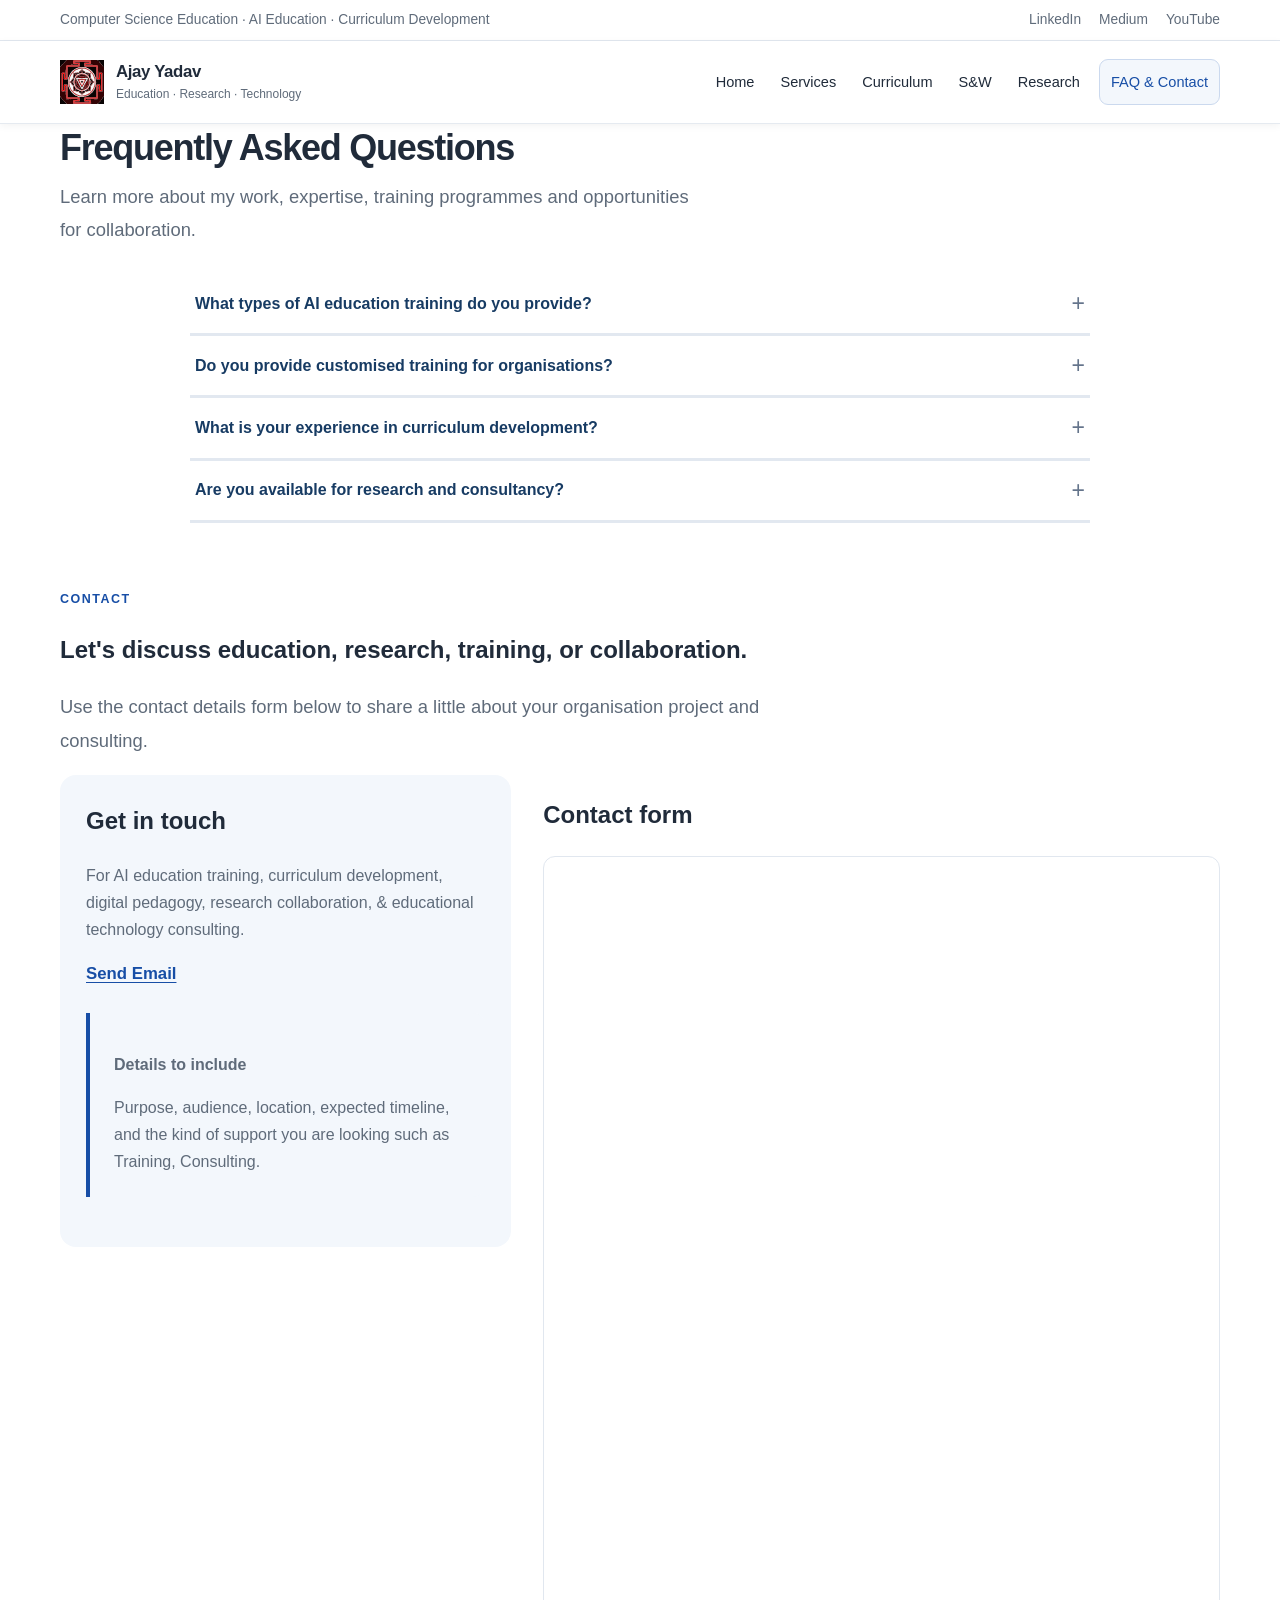
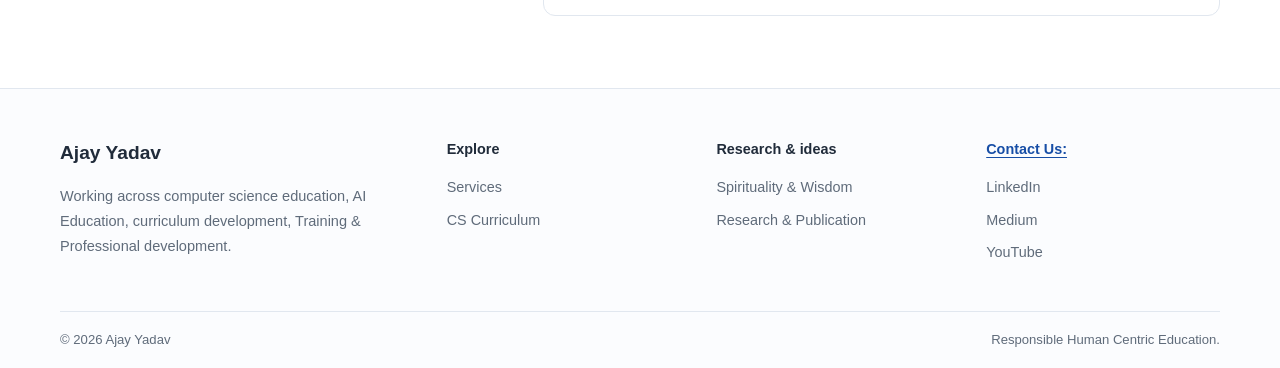
==== contact.html @ 027f94f0 "Files added several" ====
<!doctype html>
<html lang="en">
  <head>
    <meta charset="utf-8" />
    <meta name="viewport" content="width=device-width, initial-scale=1" />
    <meta
      name="description"
      content="Ajay Yadav works across computer science education, AI education, curriculum development, research, and educational technology."
    />
    <meta name="theme-color" content="#ffffff" />
    <link rel="icon" href="assets/images/favicon.ico" sizes="any" />
    <link rel="icon" href="assets/images/favicon.svg" type="image/svg+xml" />
    <link rel="apple-touch-icon" href="assets/images/favicon.svg" />
    <link rel="stylesheet" href="assets/css/style.css" />
    <script src="assets/js/main.js" defer></script>
    <title>Contact | Ajay Yadav</title>
  </head>

  <body>
    <div id="site-header"></div>
    <main id="main-content">
      <section class="section faq-section">
        <div class="container">
          <div class="section-heading">
            <div>
              <h2>Frequently Asked Questions</h2>
              <p class="lead">
                Learn more about my work, expertise, training programmes and
                opportunities for collaboration.
              </p>
            </div>
          </div>

          <div class="faq-list">
            <details class="faq-item">
              <summary>
                What types of AI education training do you provide?
              </summary>
              <div class="faq-answer">
                <p>
                  I provide practical AI education training for teachers,
                  university faculty and education professionals. Topics include
                  generative AI, prompt design, AI-supported teaching,
                  verification, privacy and responsible AI use.
                </p>
              </div>
            </details>

            <details class="faq-item">
              <summary>
                Do you provide customised training for organisations?
              </summary>
              <div class="faq-answer">
                <p>
                  Yes. Training programmes can be designed according to the
                  organisation's objectives, participants' backgrounds and
                  professional development requirements.
                </p>
              </div>
            </details>

            <details class="faq-item">
              <summary>
                What is your experience in curriculum development?
              </summary>
              <div class="faq-answer">
                <p>
                  My work includes Computer Science curriculum research,
                  curriculum development, and contributions to coding and AI
                  education initiatives for school-level learning.
                </p>
              </div>
            </details>

            <details class="faq-item">
              <summary>Are you available for research and consultancy?</summary>
              <div class="faq-answer">
                <p>
                  I welcome opportunities for educational research, curriculum
                  development, AI education consultancy, teacher training and
                  institutional collaboration.
                </p>
              </div>
            </details>
          </div>
        </div>
      </section>

      <section class="section">
        <div class="container">
          <p class="eyebrow" id="contactme">Contact</p>
          <h2>
            Let's discuss education, research, training, or collaboration.
          </h2>
          <p class="lead">
            Use the contact details form below to share a little about your
            organisation project and consulting.
          </p>
        </div>

        <div class="container contact-layout">
          <aside class="contact-panel">
            <h2>Get in touch</h2>
            <p>
              For AI education training, curriculum development, digital
              pedagogy, research collaboration, & educational technology
              consulting.
            </p>
            <p class="contact-email">
              <a href="mailto:ajayyadav.mit@gmail.com">Send Email</a>
            </p>

            <div class="callout">
              <p><strong> Details to include</strong></p>
              <p>
                Purpose, audience, location, expected timeline, and the kind of
                support you are looking such as Training, Consulting.
              </p>
            </div>
          </aside>

          <div>
            <h1>Contact form</h1>

            <iframe
              class="form-frame"
              src="https://forms.gle/PatTnUdvyzjdCPbGA"
              title="Contact Ajay Yadav Google Form"
              loading="lazy"
            ></iframe>
          </div>
        </div>
      </section>
    </main>
    <div id="site-footer"></div>
  </body>
</html>
---- assets/css/style.css ----
/* Ajay Yadav website: clean white theme, reusable across all pages. */
:root {
    --ink: #202b3a;
    --muted: #5f6b7a;
    --blue: #174ea6;
    --blue-dark: #123b78;
    --pale: #f3f7fc;
    --line: #e1e7ef;
    --white: #fff;
    --radius: 16px;
    --shadow: 0 10px 30px rgba(24, 45, 77, .07);
    --max: 1160px
}

* {
    box-sizing: border-box
}

html {
    scroll-behavior: smooth;
    scroll-padding-top: 100px
}

body {
    margin: 0;
    background: var(--white);
    color: var(--ink);
    font-family: Inter, -apple-system, BlinkMacSystemFont, "Segoe UI", Roboto, Arial, sans-serif;
    font-size: 16px;
    line-height: 1.7
}

img {
    max-width: 100%;
    display: block
}

a {
    color: var(--blue);
    text-underline-offset: 3px
}

a:hover {
    color: var(--blue-dark)
}

button,
input,
textarea {
    font: inherit
}

.container {
    width: min(var(--max), calc(100% - 40px));
    margin-inline: auto
}

.skip-link {
    position: absolute;
    left: -9999px;
    top: 8px;
    background: #fff;
    padding: 10px;
    z-index: 100
}

.skip-link:focus {
    left: 8px
}

.sr-only {
    position: absolute;
    width: 1px;
    height: 1px;
    padding: 0;
    margin: -1px;
    overflow: hidden;
    clip: rect(0, 0, 0, 0);
    white-space: nowrap;
    border: 0
}

.topbar {
    border-bottom: 1px solid var(--line);
    background: #fff;
    font-size: .86rem;
    color: var(--muted)
}

.topbar-inner {
    display: flex;
    justify-content: space-between;
    align-items: center;
    gap: 16px;
    min-height: 40px
}

.social-links {
    display: flex;
    gap: 18px;
    flex-wrap: wrap
}

.social-links a {
    color: var(--muted);
    text-decoration: none
}

.social-links a:hover {
    color: var(--blue)
}


.site-header {
    position: -webkit-sticky;
    position: sticky;
    top: 0;
    z-index: 9999;
    background: #ffffff;
    border-bottom: 1px solid #e5eaf0;
    box-shadow: 0 2px 8px rgba(0, 0, 0, 0.05);
}


.header-inner {
    display: flex;
    align-items: center;
    justify-content: space-between;
    gap: 28px;
    min-height: 82px
}

.brand {
    display: flex;
    align-items: center;
    gap: 12px;
    text-decoration: none;
    color: var(--ink);
    flex-shrink: 0
}

.brand-logo {
    width: 44px;
    height: 44px
}

.brand-text {
    display: grid;
    line-height: 1.25
}

.brand-text strong {
    font-size: 1.05rem;
    letter-spacing: -.02em
}

.brand-text small {
    color: var(--muted);
    font-size: .75rem;
    margin-top: 4px
}

.primary-navigation {
    display: flex;
    align-items: center;
    gap: 4px
}

.primary-navigation>a,
.dropdown-toggle {
    display: inline-flex;
    align-items: center;
    gap: 6px;
    padding: 10px 11px;
    border: 0;
    border-radius: 9px;
    background: transparent;
    color: var(--ink);
    text-decoration: none;
    font-size: .91rem;
    cursor: pointer;
    white-space: nowrap
}

.primary-navigation>a:hover,
.dropdown-toggle:hover,
.primary-navigation .is-active {
    background: var(--pale);
    color: var(--blue)
}

.nav-contact {
    border: 1px solid #cbd9ee !important;
    margin-left: 4px
}

.nav-dropdown {
    position: relative
}

.dropdown-menu {
    display: none;
    position: absolute;
    top: calc(100% + 6px);
    left: 0;
    min-width: 205px;
    padding: 8px;
    background: #fff;
    border: 1px solid var(--line);
    border-radius: 12px;
    box-shadow: var(--shadow)
}

.dropdown-menu a {
    display: block;
    padding: 9px 11px;
    border-radius: 8px;
    color: var(--ink);
    text-decoration: none;
    font-size: .9rem
}

.dropdown-menu a:hover,
.dropdown-menu a.is-active {
    background: var(--pale);
    color: var(--blue)
}

.nav-dropdown:hover .dropdown-menu,
.nav-dropdown:focus-within .dropdown-menu,
.nav-dropdown.is-open .dropdown-menu {
    display: block
}

.menu-toggle {
    display: none;
    border: 1px solid var(--line);
    background: #fff;
    border-radius: 9px;
    padding: 7px 11px;
    color: var(--ink);
    cursor: pointer
}

main {
    min-height: 60vh
}

.hero {
    padding: 60px 0 25px
}

.hero-grid {
    display: grid;
    grid-template-columns: minmax(0, 1.4fr) minmax(250px, .7fr);
    align-items: center;
    gap: 64px
}

.eyebrow {
    color: var(--blue);
    font-size: .78rem;
    font-weight: 750;
    letter-spacing: .12em;
    text-transform: uppercase;
    margin: 0 0 14px
}

.hero h1,
.page-hero h1 {
    font-size: clamp(2.3rem, 5vw, 4rem);
    letter-spacing: -.055em;
    line-height: 1.12;
    margin: 0 0 22px;
    max-width: 780px
}

.hero h1 span {
    color: var(--blue)
}

.lead {
    font-size: 1.15rem;
    line-height: 1.8;
    color: var(--muted);
    max-width: 700px
}



.button {
    display: inline-flex;
    justify-content: center;
    align-items: center;
    gap: 8px;
    padding: 11px 18px;
    border-radius: 10px;
    text-decoration: none;
    font-weight: 650;
    border: 1px solid var(--blue);
    background: var(--blue);
    color: #fff;
    transition: transform .15s, background .15s
}

.button:hover {
    background: var(--blue-dark);
    color: #fff;
    transform: translateY(-1px)
}

.button.secondary {
    background: #fff;
    color: var(--blue);
    border-color: #cbd9ee
}

.button.secondary:hover {
    background: var(--pale)
}

.hero-image-wrap {
    position: relative;
    max-width: 350px;
    margin-inline: auto
}

.hero-image {
    width: 100%;
    aspect-ratio: 4/5;
    object-fit: cover;
    border-radius: 24px;
    background: var(--pale);
    border: 1px solid var(--line)
}

.image-note {
    font-size: .8rem;
    color: var(--muted);
    text-align: center;
    margin-top: 10px
}

.page-hero {
    padding: 64px 0 40px;
    background: linear-gradient(180deg, #f8fbff 0%, #fff 100%);
    border-bottom: 1px solid #eef2f7
}

.page-hero h1 {
    font-size: clamp(2.2rem, 4vw, 3.25rem);
    margin-bottom: 14px
}

.page-hero .lead {
    margin: 0;
    max-width: 800px
}

.section {
    padding: 64px 0
}

.section.soft {
    background: #f8fafd
}

.section-heading {
    display: flex;
    justify-content: space-between;
    align-items: end;
    gap: 20px;
    margin-bottom: 28px
}

.section-heading h2,
.content h2 {
    font-size: clamp(1.6rem, 3vw, 2.25rem);
    line-height: 1.25;
    letter-spacing: -.035em;
    margin: 0 0 10px
}

.section-heading p {
    color: var(--muted);
    margin: 0;
    max-width: 650px
}

.text-link {
    font-weight: 650;
    text-decoration: none;
    white-space: nowrap
}

.grid-3 {
    display: grid;
    grid-template-columns: repeat(3, minmax(0, 1fr));
    gap: 20px
}

.grid-2 {
    display: grid;
    grid-template-columns: repeat(2, minmax(0, 1fr));
    gap: 22px
}

.card {
    border: 1px solid var(--line);
    border-radius: var(--radius);
    padding: 25px;
    background: #fff;
    box-shadow: 0 4px 18px rgba(24, 45, 77, .025)
}

.card h3 {
    font-size: 1.13rem;
    line-height: 1.4;
    margin: 0 0 10px;
    letter-spacing: -.015em
}

.card p {
    margin: 0 0 13px;
    color: var(--muted)
}

.card p:last-child {
    margin-bottom: 0
}

.card .card-link {
    display: inline-block;
    margin-top: 12px;
    font-weight: 650;
    text-decoration: none
}

.card-icon {
    display: grid;
    place-items: center;
    width: 44px;
    height: 44px;
    border-radius: 12px;
    background: var(--pale);
    color: var(--blue);
    font-size: 1.25rem;
    margin-bottom: 18px
}

.tag {
    display: inline-block;
    background: var(--pale);
    color: var(--blue);
    font-size: .76rem;
    font-weight: 700;
    padding: 4px 9px;
    border-radius: 999px;
    margin: 0 6px 8px 0
}

.content {
    max-width: 850px
}

.content p {
    color: #435064
}

.content ul {
    padding-left: 1.25rem
}

.content li {
    padding: 3px 0
}

.content h2 {
    margin-top: 34px
}

.content h3 {
    font-size: 1.2rem;
    margin-top: 24px
}

.callout {
    padding: 22px 24px;
    border-left: 4px solid var(--blue);
    border-radius: 0 12px 12px 0;
    background: var(--pale);
    margin: 24px 0
}

.callout p:last-child {
    margin-bottom: 0
}

.stat-line {
    display: flex;
    gap: 10px;
    flex-wrap: wrap;
    margin-top: 18px
}

.stat-line span {
    border: 1px solid var(--line);
    border-radius: 10px;
    padding: 8px 12px;
    font-size: .88rem;
    color: var(--muted)
}

.carousel-shell {
    position: relative
}

.carousel-controls {
    display: flex;
    gap: 8px
}

.carousel-controls button {
    width: 42px;
    height: 42px;
    border: 1px solid var(--line);
    border-radius: 50%;
    background: #fff;
    color: var(--ink);
    cursor: pointer;
    font-size: 1.2rem
}

.carousel-controls button:hover {
    border-color: var(--blue);
    color: var(--blue);
    background: var(--pale)
}

.carousel-track {
    display: grid;
    grid-auto-columns: calc((100% - 40px)/3);
    grid-auto-flow: column;
    gap: 20px;
    overflow-x: auto;
    scroll-snap-type: x mandatory;
    scrollbar-width: thin;
    padding: 2px 2px 16px;
    scrollbar-color: #c7d3e4 transparent
}

.carousel-card {
    scroll-snap-align: start;
    min-width: 0
}

.carousel-card .card {
    height: 100%;
    display: flex;
    flex-direction: column
}

.carousel-card .card-link {
    margin-top: auto;
    padding-top: 12px
}

.card-meta {
    font-size: .8rem;
    color: var(--blue);
    font-weight: 700;
    margin-bottom: 10px
}

.publication-doi {
    font-size: .88rem;
    overflow-wrap: anywhere
}

.timeline {
    display: grid;
    gap: 18px
}

.timeline-item {
    display: grid;
    grid-template-columns: 150px 1fr;
    gap: 24px;
    padding: 22px 0;
    border-bottom: 1px solid var(--line)
}

.timeline-item:last-child {
    border-bottom: 0
}

.timeline-date {
    font-size: .88rem;
    font-weight: 700;
    color: var(--blue)
}

.timeline-item h3 {
    margin: 0 0 6px;
    font-size: 1.12rem
}

.timeline-item p {
    margin: 0;
    color: var(--muted)
}

.pill-list {
    display: flex;
    flex-wrap: wrap;
    gap: 8px;
    padding: 0 !important;
    list-style: none
}

.pill-list li {
    background: var(--pale);
    border-radius: 999px;
    padding: 7px 12px;
    font-size: .88rem;
    color: #31445f
}

.contact-layout {
    display: grid;
    grid-template-columns: .8fr 1.2fr;
    gap: 32px;
    align-items: start
}

.contact-panel {
    padding: 26px;
    background: var(--pale);
    border-radius: var(--radius)
}

.contact-panel h2 {
    margin-top: 0
}

.contact-panel p {
    color: var(--muted)
}

.contact-email {
    font-size: 1.05rem;
    font-weight: 700;
    overflow-wrap: anywhere
}

.form-frame {
    width: 100%;
    height: 760px;
    border: 1px solid var(--line);
    border-radius: 12px;
    background: #fff
}

.form-placeholder {
    padding: 28px;
    border: 1px dashed #b8c8dc;
    border-radius: 12px;
    background: #fbfdff
}

.form-placeholder p {
    color: var(--muted)
}

.site-footer {
    border-top: 1px solid var(--line);
    background: #fbfcfe;
    padding: 48px 0 0
}

.footer-grid {
    display: grid;
    grid-template-columns: 1.5fr 1fr 1fr 1fr;
    gap: 36px;
    padding-bottom: 38px
}

.footer-brand {
    font-size: 1.2rem;
    font-weight: 800;
    text-decoration: none;
    color: var(--ink)
}

.footer-about p {
    color: var(--muted);
    font-size: .91rem;
    max-width: 320px
}

.footer-heading {
    font-size: .9rem;
    margin: 0 0 12px
}

.footer-links {
    list-style: none;
    padding: 0;
    margin: 0
}

.footer-links li {
    margin: 5px 0
}

.footer-links a {
    color: var(--muted);
    font-size: .9rem;
    text-decoration: none
}

.footer-links a:hover {
    color: var(--blue)
}

.footer-bottom {
    display: flex;
    justify-content: space-between;
    gap: 16px;
    border-top: 1px solid var(--line);
    padding: 17px 0;
    font-size: .82rem;
    color: var(--muted)
}

.partial-error {
    margin: 0;
    padding: 12px;
    background: #fff3f3;
    color: #8b2020
}

@media(max-width:1000px) {
    .header-inner {
        min-height: 74px
    }

    .menu-toggle {
        display: block
    }

    .primary-navigation {
        display: none;
        position: absolute;
        left: 20px;
        right: 20px;
        top: calc(100% + 1px);
        padding: 12px;
        background: #fff;
        border: 1px solid var(--line);
        border-radius: 14px;
        box-shadow: var(--shadow);
        align-items: stretch;
        flex-direction: column;
        gap: 3px
    }

    .primary-navigation.is-open {
        display: flex
    }

    .primary-navigation>a,
    .dropdown-toggle {
        width: 100%;
        justify-content: space-between;
        padding: 11px 12px
    }

    .nav-contact {
        margin: 4px 0 0 !important
    }

    .dropdown-menu {
        position: static;
        box-shadow: none;
        border: 0;
        border-left: 2px solid var(--line);
        border-radius: 0;
        margin: 3px 0 5px 10px;
        padding: 4px 8px
    }

    .nav-dropdown:hover .dropdown-menu {
        display: none
    }

    .nav-dropdown.is-open .dropdown-menu,
    .nav-dropdown:focus-within .dropdown-menu {
        display: block
    }

    .hero-grid {
        gap: 36px
    }

    .carousel-track {
        grid-auto-columns: calc((100% - 20px)/2)
    }

    .footer-grid {
        grid-template-columns: repeat(2, minmax(0, 1fr))
    }
}

@media(max-width:680px) {
    .container {
        width: min(var(--max), calc(100% - 30px))
    }

    .topbar-inner {
        padding: 8px 0;
        align-items: flex-start;
        flex-direction: column;
        gap: 5px
    }

    .social-links {
        gap: 15px
    }

    .brand-logo {
        width: 38px;
        height: 38px
    }

    .brand-text small {
        font-size: .68rem
    }

    .hero {
        padding: 48px 0
    }

    .hero-grid {
        grid-template-columns: 1fr;
        gap: 30px
    }

    .hero-image-wrap {
        max-width: 260px;
        grid-row: 1
    }

    .hero h1 {
        font-size: 2.55rem
    }

    .lead {
        font-size: 1.05rem
    }

    .section {
        padding: 46px 0
    }

    .page-hero {
        padding: 44px 0 30px
    }

    .grid-3,
    .grid-2 {
        grid-template-columns: 1fr
    }

    .section-heading {
        align-items: flex-start;
        flex-direction: column
    }

    .carousel-track {
        grid-auto-columns: 86%
    }

    .timeline-item {
        grid-template-columns: 1fr;
        gap: 5px
    }

    .contact-layout {
        grid-template-columns: 1fr
    }

    .form-frame {
        height: 720px
    }

    .footer-grid {
        grid-template-columns: 1fr 1fr;
        gap: 24px
    }

    .footer-bottom {
        flex-direction: column;
        gap: 4px
    }
}

@media(prefers-reduced-motion:reduce) {
    html {
        scroll-behavior: auto
    }

    *,
    *::before,
    *::after {
        transition: none !important;
        scroll-behavior: auto !important
    }
}


/* Later Updated CSS */
/* Homepage action buttons */
.hero-actions {
    display: flex;
    gap: 14px;
    flex-wrap: wrap;
    margin: 25px 0;
}

.hero-actions .button {
    display: inline-flex;
    align-items: center;
    gap: 8px;
    padding: 12px 22px;
    border-radius: 6px;
    text-decoration: none;
    font-weight: 600;
    transition: 0.2s ease;
}

.hero-actions .button.primary {
    background: #173b63;
    color: #ffffff;
}

.hero-actions .button.secondary {
    background: #ffffff;
    color: #173b63;
    border: 1px solid #173b63;
}

.hero-actions .button:hover {
    transform: translateY(-2px);
    opacity: 0.85;
}

/* Professional areas */
.stat-line {
    display: flex;
    flex-wrap: wrap;
    gap: 10px;
    margin-top: 20px;
}

.stat-line span {
    border: 1px solid #e2e8f0;
    background: #f8fafc;
    color: #475569;
    padding: 8px 14px;
    border-radius: 20px;
    font-size: 14px;
}



/* Control spacing between homepage sections */
.section.soft  {
    padding-top: 1px;
}

/* Page title */
.page-hero h2 {
    font-size: clamp(1.5rem, 3.2vw, 2rem);
    line-height: 1.2;
}

/* Headings within page content */
.content h2 {
    font-size: clamp(1.7rem, 2.5vw, 2.2rem);
    line-height: 1.3;
}


/* work photos */

/* Responsive photo gallery */

.portfolio-gallery {
    padding: 60px 0;
}

.masonry-gallery {
    display: grid;
    grid-template-columns: repeat(3, minmax(0, 1fr));
    gap: 24px;
    margin-top: 30px;
    align-items: start;
}

.masonry-gallery figure {
    margin: 0;
    min-width: 0;
}

.masonry-gallery img {
    display: block;
    width: 100%;
    height: 240px;
    object-fit: contain;
    border-radius: 10px;
    background: #f8fafc;
}

.masonry-gallery figcaption {
    font-size: 14px;
    color: #64748b;
    padding-top: 9px;
    line-height: 1.5;
    text-align: center;
}

/* iPad and tablets */
@media (max-width: 900px) {
    .masonry-gallery {
        grid-template-columns: repeat(2, minmax(0, 1fr));
        gap: 18px;
    }

    .masonry-gallery img {
        height: 220px;
    }
}

/* Mobile phones */
@media (max-width: 600px) {
    .masonry-gallery {
        grid-template-columns: 1fr;
        gap: 22px;
    }

    .masonry-gallery img {
        height: auto;
        max-height: 350px;
        object-fit: contain;
    }
}


/* FAQ */

/* FAQ accordion */

.faq-section {
    padding: 1px 0;
}

.faq-list {
    max-width: 900px;
    margin: 1px auto;
}

.faq-item {
    border-bottom: 3px solid #e2e8f0;
}

.faq-item summary {
    padding: 10px 5px;
    cursor: pointer;
    font-size: 16px;
    font-weight: 600;
    color: #173b63;
    list-style: none;
    display: flex;
    justify-content: space-between;
    align-items: center;
    gap: 5px;
}

.faq-item summary::-webkit-details-marker {
    display: none;
}

.faq-item summary::after {
    content: "+";
    font-size: 23px;
    font-weight: 400;
    color: #64748b;
}

.faq-item[open] summary::after {
    content: "−";
}

.faq-answer {
    padding: 0 5px 18px;
    color: #64748b;
    line-height: 1.8;
}

.faq-answer p {
    margin: 0;
}

.faq-contact {
    text-align: center;
    margin-top: 15px;
}
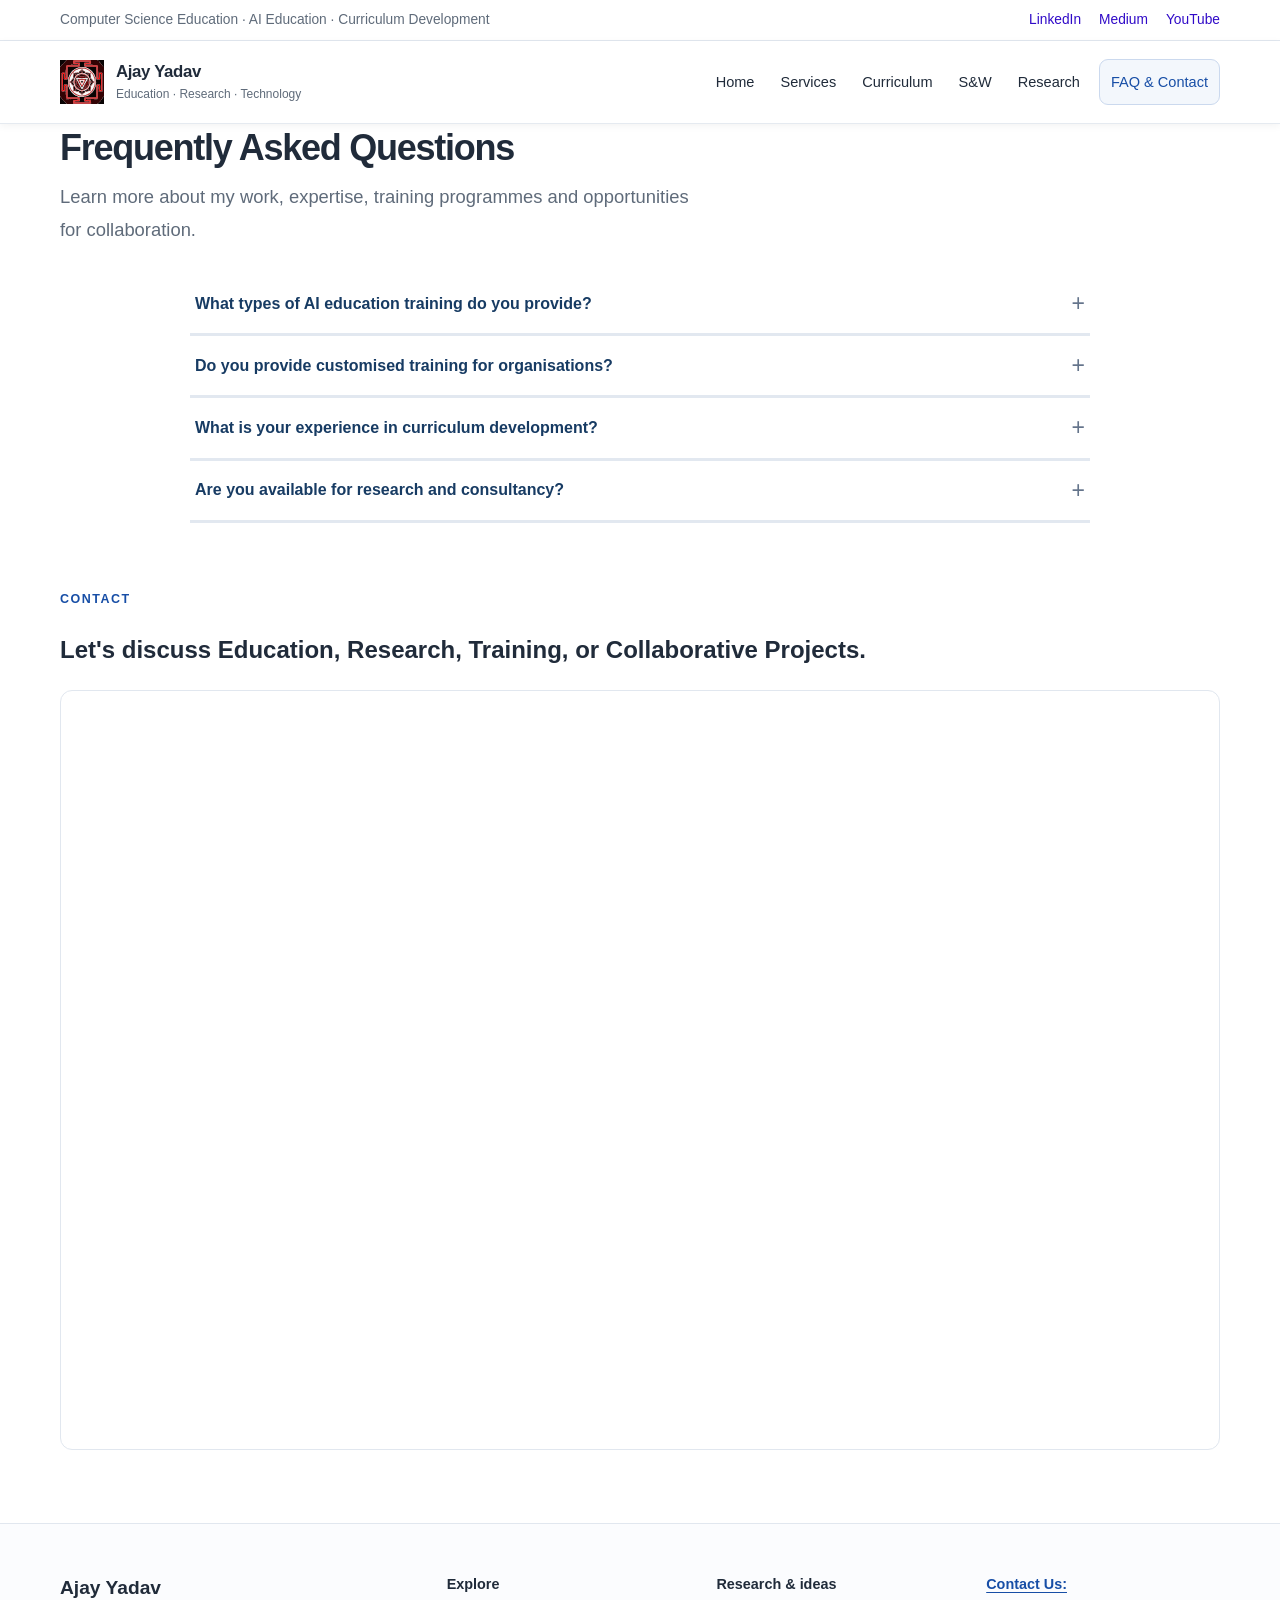
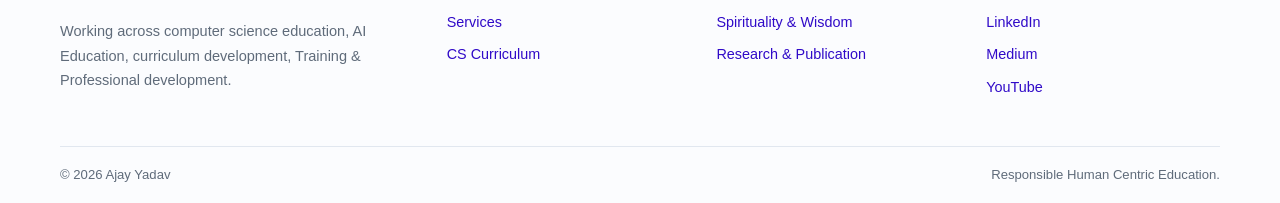
==== commit a3f5abf6: "form and links" ====
--- a/contact.html
+++ b/contact.html
@@ -90,37 +90,11 @@
         <div class="container">
           <p class="eyebrow" id="contactme">Contact</p>
           <h2>
-            Let's discuss education, research, training, or collaboration.
+            Let's discuss Education, Research, Training, or Collaborative Projects.
           </h2>
           <p class="lead">
-            Use the contact details form below to share a little about your
-            organisation project and consulting.
           </p>
-        </div>
 
-        <div class="container contact-layout">
-          <aside class="contact-panel">
-            <h2>Get in touch</h2>
-            <p>
-              For AI education training, curriculum development, digital
-              pedagogy, research collaboration, & educational technology
-              consulting.
-            </p>
-            <p class="contact-email">
-              <a href="mailto:ajayyadav.mit@gmail.com">Send Email</a>
-            </p>
-
-            <div class="callout">
-              <p><strong> Details to include</strong></p>
-              <p>
-                Purpose, audience, location, expected timeline, and the kind of
-                support you are looking such as Training, Consulting.
-              </p>
-            </div>
-          </aside>
-
-          <div>
-            <h1>Contact form</h1>
 
             <iframe
               class="form-frame"
@@ -129,6 +103,9 @@
               loading="lazy"
             ></iframe>
           </div>
+
+
+
         </div>
       </section>
     </main>
--- a/assets/css/style.css
+++ b/assets/css/style.css
@@ -1118,3 +1118,14 @@
 }
 
 
+/* Sets the custom color for the footer links */
+.footer-links  a {
+  color: #300ac8; /* Replace with your desired color code */
+}
+
+
+
+/* Sets the custom color for the HEADER links */
+.social-links a {
+  color: #300ac8; /* Replace with your desired color code */
+}
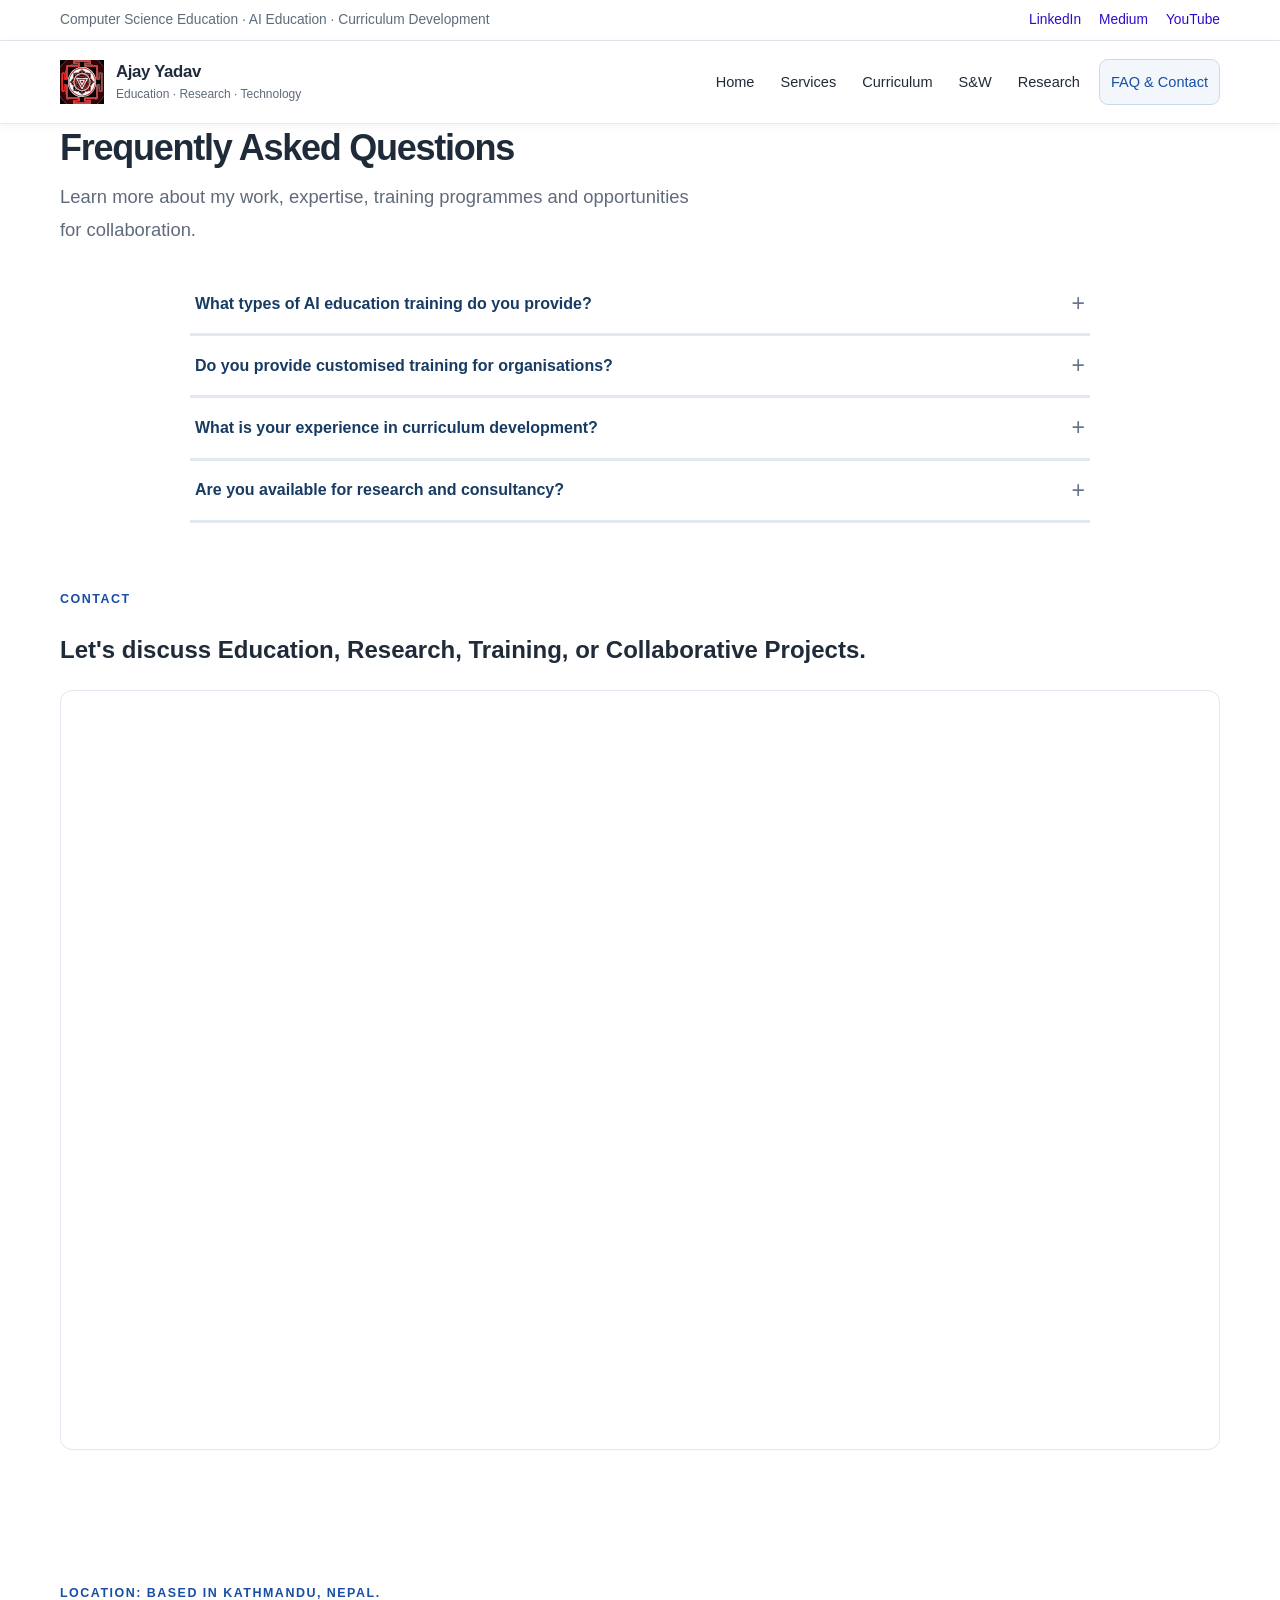
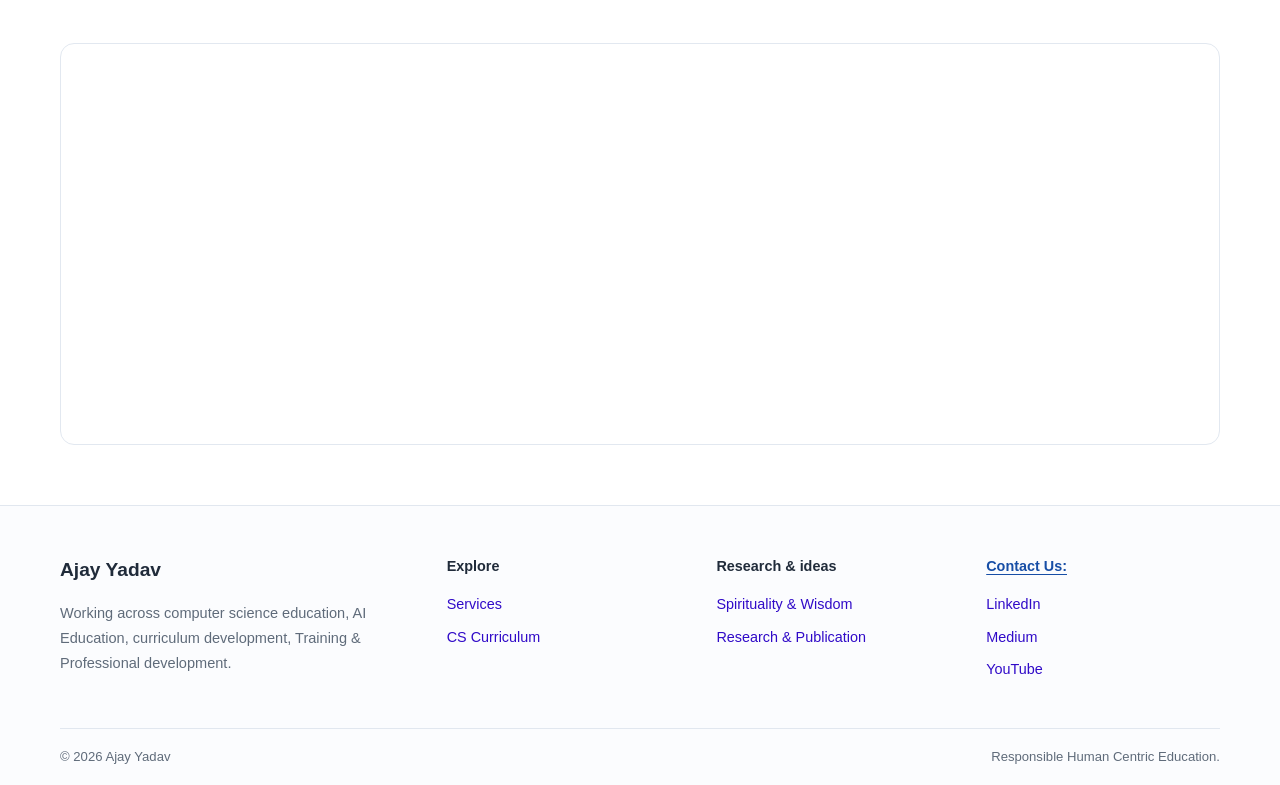
==== commit 5fcee644: "google maps" ====
--- a/contact.html
+++ b/contact.html
@@ -108,6 +108,25 @@
 
         </div>
       </section>
+
+
+
+<section class="section location-section">
+  <div class="container">
+    <div class="section-heading">
+      <span class="eyebrow">LOCATION: Based in Kathmandu, Nepal.</span>
+    </div>
+
+    <div class="map-container">
+      <iframe
+        src="https://www.google.com/maps/embed?pb=!1m18!1m12!1m3!1d883.0409428591946!2d85.35256453161352!3d27.71222931894988!2m3!1f0!2f0!3f0!3m2!1i1024!2i768!4f13.1!3m3!1m2!1s0x39eb197e6bfc9b79%3A0x6c8d555905c09552!2sGuhyeshwari%20Shaktipeeth%20Temple!5e0!3m2!1sen!2snp!4v1794026870890!5m2!1sen!2snp" style="border:0;" allowfullscreen="" loading="lazy" referrerpolicy="strict-origin-when-cross-origin">"
+
+      </iframe>
+    </div>
+  </div>
+</section>
+
+
     </main>
     <div id="site-footer"></div>
   </body>
--- a/assets/css/style.css
+++ b/assets/css/style.css
@@ -1129,3 +1129,34 @@
 .social-links a {
   color: #300ac8; /* Replace with your desired color code */
 }
+
+/* GOogle Maps */
+
+
+.location-section {
+  padding: 60px 0;
+}
+
+.location-section .section-heading {
+  margin-bottom: 25px;
+}
+
+.map-container {
+  width: 100%;
+  overflow: hidden;
+  border-radius: 14px;
+  border: 1px solid #e2e8f0;
+}
+
+.map-container iframe {
+  display: block;
+  width: 100%;
+  height: 400px;
+  border: 0;
+}
+
+@media (max-width: 600px) {
+  .map-container iframe {
+    height: 300px;
+  }
+}
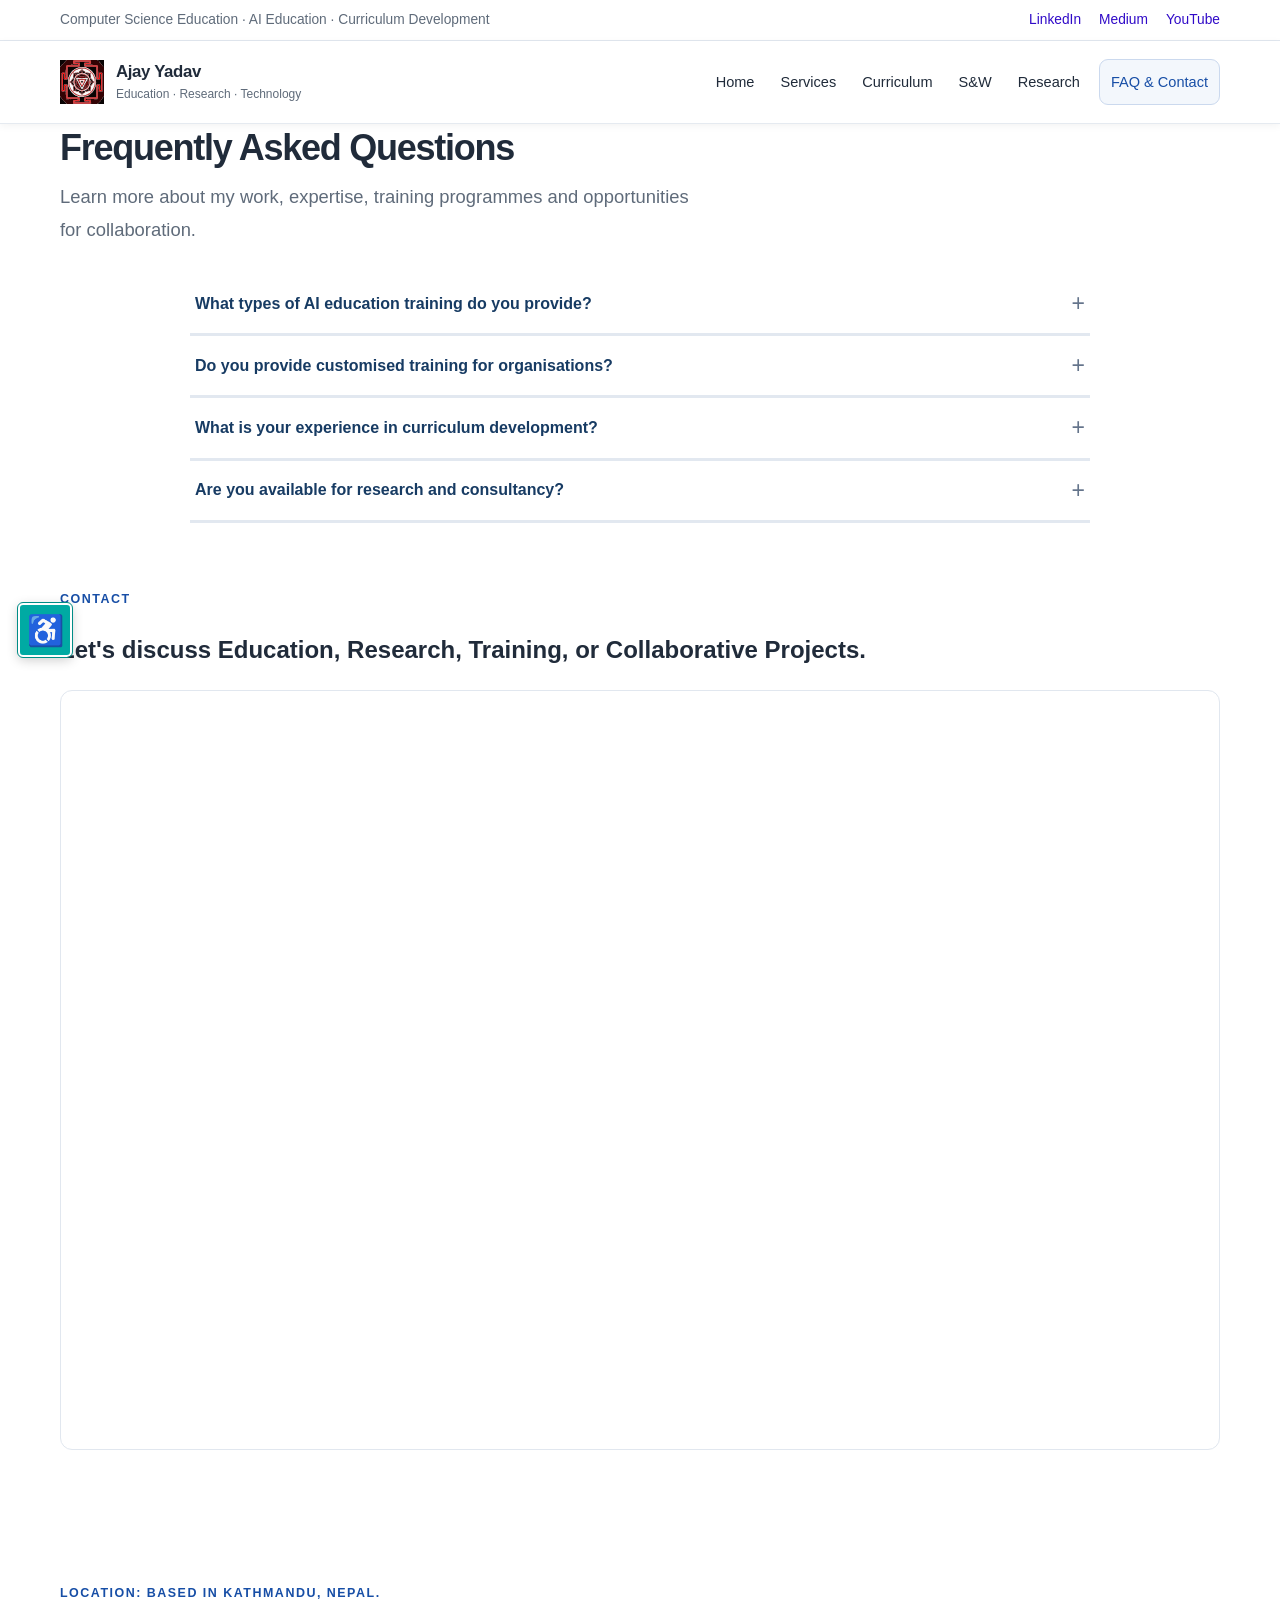
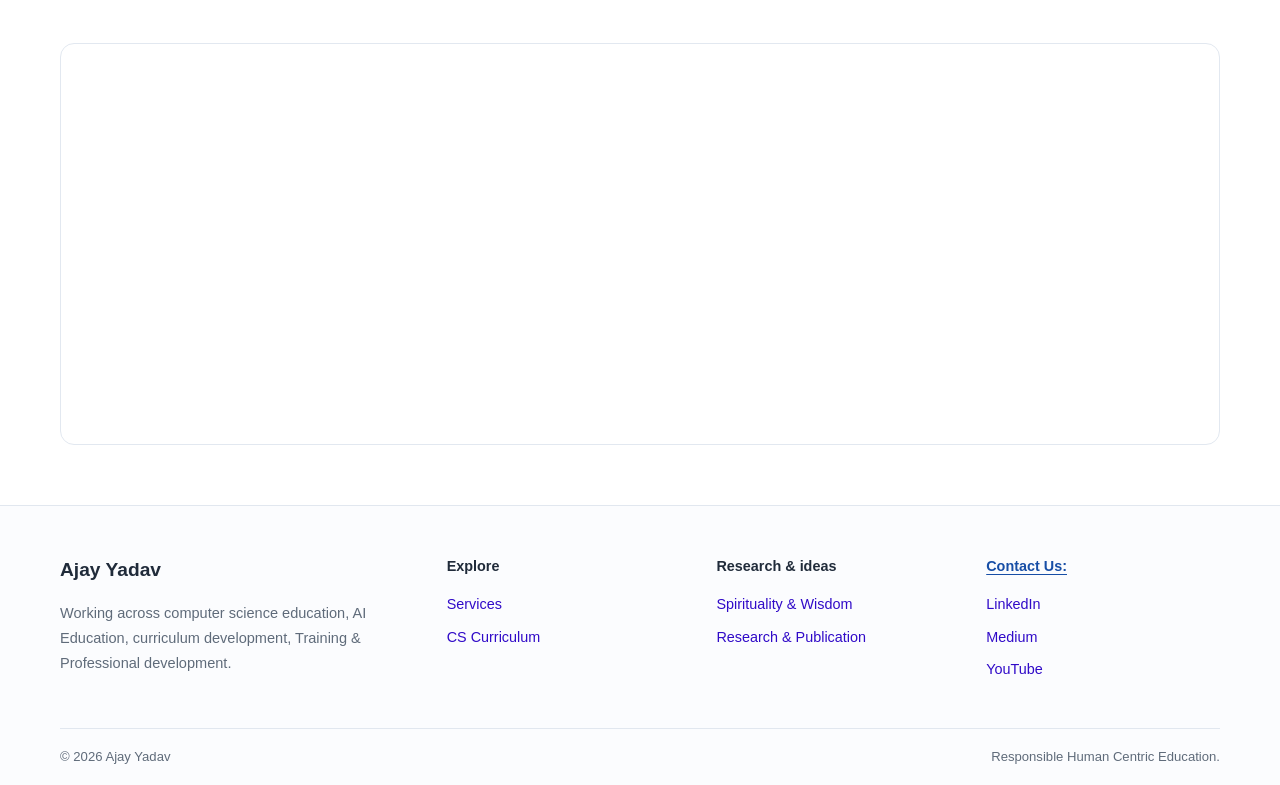
==== commit 2348d360: "Changes to be committed: 	new file:   assets/css/accessibility.css 	new file:   assets/js/accessibil" ====
--- a/contact.html
+++ b/contact.html
@@ -5,13 +5,15 @@
     <meta name="viewport" content="width=device-width, initial-scale=1" />
     <meta
       name="description"
-      content="Ajay Yadav works across computer science education, AI education, curriculum development, research, and educational technology."
+      content="Ajay Yadav works across  Digital literacy, AI training, teachers professional development."
     />
     <meta name="theme-color" content="#ffffff" />
     <link rel="icon" href="assets/images/favicon.ico" sizes="any" />
     <link rel="icon" href="assets/images/favicon.svg" type="image/svg+xml" />
     <link rel="apple-touch-icon" href="assets/images/favicon.svg" />
     <link rel="stylesheet" href="assets/css/style.css" />
+        <link rel="stylesheet" href="assets/css/accessibility.css" />
+    <script src="assets/js/accessibility.js" defer></script>
     <script src="assets/js/main.js" defer></script>
     <title>Contact | Ajay Yadav</title>
   </head>
--- a/assets/css/style.css
+++ b/assets/css/style.css
@@ -1160,3 +1160,336 @@
     height: 300px;
   }
 }
+
+
+/* Channel Feed & Medium Feed RSS */
+
+
+/* =========================================
+   LATEST INSIGHTS AND RESOURCES
+   ========================================= */
+
+.latest-content-section {
+  padding: 65px 0;
+  background: #ffffff;
+}
+
+.latest-content-section .section-heading {
+  margin-bottom: 35px;
+}
+
+.latest-content-grid {
+  display: grid;
+  grid-template-columns: repeat(2, minmax(0, 1fr));
+  gap: 45px;
+}
+
+.feed-column {
+  min-width: 0;
+}
+
+.feed-heading {
+  margin-bottom: 20px;
+  padding-bottom: 15px;
+  border-bottom: 1px solid #e5e7eb;
+}
+
+.feed-heading h3 {
+  display: flex;
+  align-items: center;
+  gap: 10px;
+  margin: 0 0 6px;
+  font-size: 1.25rem;
+}
+
+.feed-subtitle {
+  color: #64748b;
+  font-size: 13px;
+}
+
+.medium-mark {
+  color: #16a34a;
+  font-weight: 800;
+}
+
+.youtube-mark {
+  color: #dc2626;
+  font-size: 18px;
+}
+
+.feed-list {
+  display: flex;
+  flex-direction: column;
+}
+
+.feed-entry {
+  display: flex;
+  align-items: flex-start;
+  gap: 15px;
+  padding: 15px 0;
+  border-bottom: 1px solid #f1f5f9;
+}
+
+.feed-entry-image {
+  width: 115px;
+  height: 82px;
+  flex-shrink: 0;
+  object-fit: cover;
+  border-radius: 7px;
+  background: #f1f5f9;
+}
+
+.feed-entry-content {
+  min-width: 0;
+  flex: 1;
+}
+
+.feed-entry-title {
+  display: block;
+  color: #1e293b;
+  font-size: 15px;
+  font-weight: 600;
+  line-height: 1.5;
+  text-decoration: none;
+}
+
+.feed-entry-title:hover {
+  color: #2563eb;
+}
+
+.feed-entry-date {
+  display: block;
+  margin-top: 5px;
+  color: #94a3b8;
+  font-size: 12px;
+}
+
+.feed-entry-summary {
+  margin: 7px 0 0;
+  color: #64748b;
+  font-size: 13px;
+  line-height: 1.6;
+}
+
+.feed-more-link {
+  display: inline-block;
+  margin-top: 22px;
+  color: #2563eb;
+  font-size: 14px;
+  font-weight: 600;
+  text-decoration: none;
+}
+
+.feed-more-link:hover {
+  text-decoration: underline;
+}
+
+.feed-loading,
+.feed-message {
+  padding: 15px 0;
+  color: #64748b;
+  font-size: 14px;
+}
+
+/* Responsive layout */
+
+@media (max-width: 768px) {
+  .latest-content-grid {
+    grid-template-columns: 1fr;
+    gap: 40px;
+  }
+}
+
+@media (max-width: 480px) {
+  .feed-entry-image {
+    width: 95px;
+    height: 75px;
+  }
+
+  .feed-entry-title {
+    font-size: 14px;
+  }
+
+  .feed-entry-summary {
+    font-size: 12px;
+  }
+}
+
+
+/* YouTUBE Button */
+
+.youtube-subscribe {
+  margin: 20px 0;
+}
+
+.youtube-subscribe-button {
+  display: inline-flex;
+  align-items: center;
+  gap: 10px;
+  background: #dc2626;
+  color: #ffffff;
+  padding: 12px 22px;
+  border-radius: 6px;
+  text-decoration: none;
+  font-size: 15px;
+  font-weight: 600;
+  transition: background 0.2s ease, transform 0.2s ease;
+}
+
+.youtube-subscribe-button:hover {
+  background: #b91c1c;
+  color: #ffffff;
+  transform: translateY(-2px);
+}
+
+.youtube-icon {
+  font-size: 17px;
+}
+
+/* TABBED SECTION */
+
+/* Profile tabs section */
+.profile-tabs-section {
+  padding: 45px 0 60px;
+  background: #ffffff;
+}
+
+/* Tab navigation */
+.profile-tabs {
+  display: flex;
+  align-items: center;
+  gap: 32px;
+  border-bottom: 3px solid #dddddd;
+  overflow-x: auto;
+  margin-bottom: 15px;
+}
+
+.profile-tab {
+  flex: 0 0 auto;
+  position: relative;
+  border: none;
+  background: transparent;
+  color: #083778;
+  padding: 12px 0 15px;
+  margin-bottom: -3px;
+  font-family: inherit;
+  font-size: 18px;
+  font-weight: 600;
+  cursor: pointer;
+  white-space: nowrap;
+  border-bottom: 4px solid transparent;
+}
+
+.profile-tab:hover {
+    color: #2563a6;
+  background: #f1f5f9;
+}
+
+.profile-tab.active {
+    color: #ffffff;
+  background: #1d3557;
+  border-bottom: 4px solid #e6b800;
+  border-radius: 10px;
+}
+
+.profile-tab.active:hover {
+  color: #ffffff;
+  background: #c4c07a;
+}
+
+
+.profile-tab:focus-visible {
+  outline: 2px solid #2563a6;
+  outline-offset: 4px;
+}
+
+/* Tab content */
+.profile-tab-content {
+  padding: 1px 2px;
+  color: #374151;
+  font-size: 17px;
+  line-height: 1.8;
+    padding: 0 5px; 
+
+  animation: tabFade 0.25s ease;
+}
+
+.profile-tab-content h2 {
+  color: #1d3557;
+  font-size: 25px;
+    margin-top: 0;
+  margin-bottom: 15px;
+}
+
+.profile-tab-content p {
+  margin-bottom: 16px;
+}
+
+.profile-tab-content li {
+  margin-bottom: 12px;
+}
+
+.profile-tab-content a {
+  color: #2563a6;
+  font-weight: 600;
+  text-decoration: none;
+}
+
+.profile-tab-content a:hover {
+  text-decoration: underline;
+}
+
+@keyframes tabFade {
+  from {
+    opacity: 0;
+    transform: translateY(5px);
+  }
+  to {
+    opacity: 1;
+    transform: translateY(0);
+  }
+}
+
+/* Mobile layout */
+@media (max-width: 600px) {
+  .profile-tabs {
+    gap: 25px;
+    margin-bottom: 25px;
+  }
+
+  .profile-tab {
+    font-size: 19px;
+  }
+
+  .profile-tab-content {
+    font-size: 16px;
+  }
+
+  .profile-tab-content h2 {
+    font-size: 22px;
+  }
+}
+
+/* Medium Follow up Button */
+
+.medium-follow-button {
+  display: inline-flex;
+  align-items: center;
+  gap: 10px;
+  padding: 12px 22px;
+  background: #292929;
+  color: #ffffff;
+  text-decoration: none;
+  border-radius: 6px;
+  font-size: 15px;
+  font-weight: 600;
+  transition: background 0.2s ease, transform 0.2s ease;
+}
+
+.medium-follow-button:hover {
+  background: #000000;
+  color: #ffffff;
+  transform: translateY(-2px);
+}
+
+
--- a/assets/css/accessibility.css
+++ b/assets/css/accessibility.css
@@ -0,0 +1,752 @@
+/* =====================================================
+   ACCESSIBILITY WIDGET
+   ===================================================== */
+
+/* The widget is positioned independently of page layout. */
+
+#accessibility-widget {
+  position: fixed;
+  left: 18px;
+  top: 70%;
+  transform: translateY(-50%);
+  z-index: 999999;
+
+  display: none;
+  font-family: Arial, Helvetica, sans-serif;
+
+  pointer-events: auto;
+}
+
+/* Show only on desktop screens. */
+
+@media (min-width: 769px) {
+  #accessibility-widget {
+    display: block;
+  }
+}
+
+/* Floating accessibility button. */
+
+.accessibility-toggle {
+  width: 54px;
+  height: 54px;
+
+  display: flex;
+  align-items: center;
+  justify-content: center;
+
+  background: #00aaa3;
+  color: #ffffff;
+
+  border: 2px solid #ffffff;
+  outline: 1px solid #008c86;
+
+  border-radius: 5px;
+
+  font-size: 30px;
+  cursor: pointer;
+
+  box-shadow: 0 3px 12px rgba(0, 0, 0, 0.20);
+
+  transition:
+    background 0.2s ease,
+    box-shadow 0.2s ease;
+}
+
+.accessibility-toggle:hover {
+  background: #008c86;
+}
+
+.accessibility-toggle:focus-visible,
+.accessibility-panel button:focus-visible {
+  outline: 3px solid #f59e0b;
+  outline-offset: 3px;
+}
+
+/* Accessibility panel. */
+
+.accessibility-panel {
+  position: fixed;
+
+  left: 68px;
+  top: 50%;
+
+  transform: translateY(-50%);
+
+  width: 310px;
+  max-height: 82vh;
+  overflow-y: auto;
+
+  padding: 20px;
+
+  background: #ffffff;
+  color: #222222;
+
+  border: 1px solid #00aaa3;
+  border-radius: 7px;
+
+  box-shadow: 0 5px 25px rgba(0, 0, 0, 0.22);
+
+  box-sizing: border-box;
+}
+
+/* Ensure hidden attribute always works. */
+
+.accessibility-panel[hidden] {
+  display: none !important;
+}
+
+.accessibility-heading {
+  display: flex;
+  align-items: center;
+  justify-content: space-between;
+
+  gap: 10px;
+
+  padding-bottom: 12px;
+  border-bottom: 1px solid #dddddd;
+}
+
+.accessibility-heading h2 {
+  margin: 0;
+  font-size: 19px;
+  color: #173b63;
+}
+
+.accessibility-close {
+  width: 32px;
+  height: 32px;
+
+  border: 0;
+  border-radius: 4px;
+
+  background: #eeeeee;
+  color: #222222;
+
+  font-size: 24px;
+  cursor: pointer;
+}
+
+.accessibility-description {
+  margin: 12px 0;
+  color: #555555;
+  font-size: 13px;
+  line-height: 1.5;
+}
+
+/* Options layout. */
+
+.accessibility-options {
+  display: grid;
+  grid-template-columns: 1fr 1fr;
+  gap: 9px;
+}
+
+.accessibility-options button {
+  min-height: 48px;
+
+  display: flex;
+  align-items: center;
+  gap: 8px;
+
+  padding: 9px;
+
+  background: #f5f7f9;
+  color: #263238;
+
+  border: 1px solid #dce2e8;
+  border-radius: 5px;
+
+  font-size: 13px;
+  text-align: left;
+
+  cursor: pointer;
+
+  transition:
+    background 0.2s ease,
+    border-color 0.2s ease;
+}
+
+.accessibility-options button span {
+  min-width: 23px;
+  font-weight: bold;
+  font-size: 16px;
+  text-align: center;
+}
+
+.accessibility-options button:hover {
+  background: #e8f5f4;
+  border-color: #00aaa3;
+}
+
+.accessibility-options button[aria-pressed="true"] {
+  background: #d9f2ef;
+  border-color: #008c86;
+  color: #064e49;
+  font-weight: 700;
+}
+
+/* Reset button. */
+
+.accessibility-reset {
+  width: 100%;
+  margin-top: 14px;
+  padding: 11px;
+
+  background: #173b63;
+  color: #ffffff;
+
+  border: none;
+  border-radius: 5px;
+
+  font-size: 14px;
+  font-weight: 600;
+
+  cursor: pointer;
+}
+
+.accessibility-reset:hover {
+  background: #0e2945;
+}
+
+/* =====================================================
+   TEXT SIZE
+   ===================================================== */
+
+html {
+  font-size: calc(100% * var(--a11y-text-scale, 1));
+}
+
+/* =====================================================
+   GRAYSCALE
+   ===================================================== */
+
+/*
+  IMPORTANT:
+  Never apply a filter to body or an ancestor containing
+  the accessibility widget.
+
+  The widget is moved directly into body by main.js.
+*/
+
+body.a11y-grayscale #site-header,
+body.a11y-grayscale #main-content,
+body.a11y-grayscale #site-footer {
+  filter: grayscale(100%);
+}
+
+/* =====================================================
+   DARK THEME
+   ===================================================== */
+
+body.a11y-dark {
+  background: #121212;
+  color: #eeeeee;
+}
+
+body.a11y-dark #site-header,
+body.a11y-dark #main-content,
+body.a11y-dark #site-footer {
+  background: #121212;
+  color: #eeeeee;
+}
+
+body.a11y-dark #main-content .hero,
+body.a11y-dark #main-content .section,
+body.a11y-dark #main-content .page-hero,
+body.a11y-dark #main-content .latest-content-section,
+body.a11y-dark #main-content .profile-tabs-section {
+  background: #121212;
+  color: #eeeeee;
+}
+
+body.a11y-dark #main-content .card,
+body.a11y-dark #main-content .faq-item,
+body.a11y-dark #main-content .map-container,
+body.a11y-dark #main-content .profile-tab-content {
+  background: #1e1e1e;
+  color: #eeeeee;
+  border-color: #555555;
+}
+
+body.a11y-dark #main-content h1,
+body.a11y-dark #main-content h2,
+body.a11y-dark #main-content h3,
+body.a11y-dark #main-content h4,
+body.a11y-dark #main-content p,
+body.a11y-dark #main-content li,
+body.a11y-dark #main-content label,
+body.a11y-dark #main-content small,
+body.a11y-dark #main-content figcaption {
+  color: #eeeeee;
+}
+
+body.a11y-dark #main-content a,
+body.a11y-dark #site-header a,
+body.a11y-dark #site-footer a {
+  color: #8ecbff;
+}
+
+body.a11y-dark #main-content input,
+body.a11y-dark #main-content textarea,
+body.a11y-dark #main-content select {
+  background: #242424;
+  color: #ffffff;
+  border: 1px solid #777777;
+}
+
+body.a11y-dark #main-content button {
+  color: #ffffff;
+}
+
+/* =====================================================
+   HIGH CONTRAST
+   Black background, white text, yellow links.
+   ===================================================== */
+
+body.a11y-contrast {
+  background: #000000;
+  color: #ffffff;
+}
+
+body.a11y-contrast #site-header,
+body.a11y-contrast #main-content,
+body.a11y-contrast #site-footer {
+  background: #000000 !important;
+  color: #ffffff !important;
+}
+
+body.a11y-contrast #main-content .hero,
+body.a11y-contrast #main-content .section,
+body.a11y-contrast #main-content .page-hero,
+body.a11y-contrast #main-content .card,
+body.a11y-contrast #main-content .faq-item,
+body.a11y-contrast #main-content .latest-content-section,
+body.a11y-contrast #main-content .profile-tabs-section,
+body.a11y-contrast #main-content .profile-tab-content {
+  background: #000000 !important;
+  color: #ffffff !important;
+  border-color: #ffffff !important;
+}
+
+body.a11y-contrast #main-content h1,
+body.a11y-contrast #main-content h2,
+body.a11y-contrast #main-content h3,
+body.a11y-contrast #main-content h4,
+body.a11y-contrast #main-content p,
+body.a11y-contrast #main-content li,
+body.a11y-contrast #main-content label,
+body.a11y-contrast #main-content small,
+body.a11y-contrast #main-content strong,
+body.a11y-contrast #main-content figcaption,
+body.a11y-contrast #site-header a,
+body.a11y-contrast #site-footer {
+  color: #ffffff !important;
+}
+
+body.a11y-contrast #main-content a,
+body.a11y-contrast #site-footer a {
+  color: #ffff00 !important;
+  text-decoration: underline !important;
+}
+
+body.a11y-contrast #main-content button,
+body.a11y-contrast #main-content input,
+body.a11y-contrast #main-content textarea,
+body.a11y-contrast #main-content select {
+  background: #000000 !important;
+  color: #ffff00 !important;
+  border: 2px solid #ffffff !important;
+}
+
+body.a11y-contrast #main-content img {
+  border: 1px solid #ffffff;
+}
+
+/* =====================================================
+   NEGATIVE CONTRAST
+   Dark background, bright yellow text.
+   ===================================================== */
+
+body.a11y-negative {
+  background: #111111;
+  color: #ffff00;
+}
+
+body.a11y-negative #site-header,
+body.a11y-negative #main-content,
+body.a11y-negative #site-footer {
+  background: #111111 !important;
+  color: #ffff00 !important;
+}
+
+body.a11y-negative #main-content .hero,
+body.a11y-negative #main-content .section,
+body.a11y-negative #main-content .page-hero,
+body.a11y-negative #main-content .card,
+body.a11y-negative #main-content .faq-item,
+body.a11y-negative #main-content .latest-content-section,
+body.a11y-negative #main-content .profile-tabs-section,
+body.a11y-negative #main-content .profile-tab-content {
+  background: #111111 !important;
+  color: #ffff00 !important;
+  border-color: #ffff00 !important;
+}
+
+body.a11y-negative #main-content h1,
+body.a11y-negative #main-content h2,
+body.a11y-negative #main-content h3,
+body.a11y-negative #main-content h4,
+body.a11y-negative #main-content p,
+body.a11y-negative #main-content li,
+body.a11y-negative #main-content label,
+body.a11y-negative #main-content small,
+body.a11y-negative #main-content strong,
+body.a11y-negative #main-content figcaption {
+  color: #ffff00 !important;
+}
+
+body.a11y-negative #main-content a,
+body.a11y-negative #site-footer a {
+  color: #00ffff !important;
+  text-decoration: underline !important;
+}
+
+body.a11y-negative #main-content button,
+body.a11y-negative #main-content input,
+body.a11y-negative #main-content textarea,
+body.a11y-negative #main-content select {
+  background: #111111 !important;
+  color: #ffff00 !important;
+  border: 2px solid #ffff00 !important;
+}
+
+/* =====================================================
+   LIGHT BACKGROUND
+   ===================================================== */
+
+body.a11y-light {
+  background: #ffffff;
+  color: #111111;
+}
+
+body.a11y-light #site-header,
+body.a11y-light #main-content,
+body.a11y-light #site-footer {
+  background: #ffffff !important;
+  color: #111111 !important;
+}
+
+body.a11y-light #main-content .hero,
+body.a11y-light #main-content .section,
+body.a11y-light #main-content .page-hero,
+body.a11y-light #main-content .card,
+body.a11y-light #main-content .latest-content-section,
+body.a11y-light #main-content .profile-tabs-section,
+body.a11y-light #main-content .profile-tab-content {
+  background: #ffffff !important;
+  color: #111111 !important;
+}
+
+body.a11y-light #main-content h1,
+body.a11y-light #main-content h2,
+body.a11y-light #main-content h3,
+body.a11y-light #main-content h4,
+body.a11y-light #main-content p,
+body.a11y-light #main-content li,
+body.a11y-light #main-content label,
+body.a11y-light #main-content small {
+  color: #111111 !important;
+}
+
+body.a11y-light #main-content a,
+body.a11y-light #site-footer a {
+  color: #003c80 !important;
+}
+
+/* =====================================================
+   LINK UNDERLINE
+   ===================================================== */
+
+body.a11y-underline #main-content a,
+body.a11y-underline #site-header a,
+body.a11y-underline #site-footer a {
+  text-decoration: underline !important;
+  text-underline-offset: 3px;
+}
+
+/* =====================================================
+   READABLE FONT
+   ===================================================== */
+
+body.a11y-readable,
+body.a11y-readable #main-content,
+body.a11y-readable #main-content * {
+  font-family: Arial, Helvetica, sans-serif !important;
+  letter-spacing: 0.02em;
+  line-height: 1.6;
+}
+
+/* =====================================================
+   REDUCED MOTION
+   ===================================================== */
+
+@media (prefers-reduced-motion: reduce) {
+  #accessibility-widget *,
+  #accessibility-widget *::before,
+  #accessibility-widget *::after {
+    transition: none !important;
+    animation: none !important;
+  }
+}
+
+/* =====================================================
+   DARK THEME: HEADER TEXT AND BACKGROUND FIX
+   ===================================================== */
+
+body.a11y-dark #site-header,
+body.a11y-dark #site-header .topbar,
+body.a11y-dark #site-header .site-header {
+  background-color: #121212 !important;
+  color: #f5f5f5 !important;
+  border-color: #444444 !important;
+}
+
+/* Topbar text */
+
+body.a11y-dark #site-header .topbar-note,
+body.a11y-dark #site-header .topbar-inner,
+body.a11y-dark #site-header .social-links a {
+  color: #e5e5e5 !important;
+  opacity: 1 !important;
+}
+
+/* Brand name and subtitle */
+
+body.a11y-dark #site-header .brand-text,
+body.a11y-dark #site-header .brand-text strong,
+body.a11y-dark #site-header .brand-text small {
+  color: #ffffff !important;
+  opacity: 1 !important;
+}
+
+/* Navigation links */
+
+body.a11y-dark #site-header .primary-navigation a {
+  color: #eeeeee !important;
+  opacity: 1 !important;
+}
+
+/* Active navigation item */
+
+body.a11y-dark #site-header .primary-navigation a.is-active {
+  background-color: #303030 !important;
+  color: #ffffff !important;
+  border-color: #555555 !important;
+}
+
+/* Contact navigation button */
+
+body.a11y-dark #site-header .primary-navigation .nav-contact {
+  background-color: #242424 !important;
+  color: #ffffff !important;
+  border-color: #777777 !important;
+}
+
+/* Mobile navigation button */
+
+body.a11y-dark #site-header .menu-toggle {
+  background-color: #242424 !important;
+  color: #ffffff !important;
+  border-color: #777777 !important;
+}
+
+/* Keyboard focus */
+
+body.a11y-dark #site-header a:focus-visible,
+body.a11y-dark #site-header button:focus-visible {
+  outline: 3px solid #ffcc00 !important;
+  outline-offset: 3px;
+}
+
+/* =====================================================
+   DARK THEME: FOOTER
+   ===================================================== */
+
+body.a11y-dark #site-footer,
+body.a11y-dark #site-footer .site-footer {
+  background-color: #121212 !important;
+  color: #eeeeee !important;
+  border-color: #444444 !important;
+}
+
+/* Footer headings and text */
+
+body.a11y-dark #site-footer .footer-heading,
+body.a11y-dark #site-footer .footer-about p,
+body.a11y-dark #site-footer .footer-bottom,
+body.a11y-dark #site-footer .footer-bottom span {
+  color: #e5e5e5 !important;
+  opacity: 1 !important;
+}
+
+/* Footer brand */
+
+body.a11y-dark #site-footer .footer-brand {
+  color: #ffffff !important;
+  opacity: 1 !important;
+}
+
+/* Footer links */
+
+body.a11y-dark #site-footer .footer-links a,
+body.a11y-dark #site-footer .footer-heading a {
+  color: #8ecbff !important;
+  opacity: 1 !important;
+}
+
+body.a11y-dark #site-footer a:hover {
+  color: #ffffff !important;
+  text-decoration: underline;
+}
+
+/* Footer separators */
+
+body.a11y-dark #site-footer .footer-bottom {
+  border-color: #444444 !important;
+}
+
+/* =====================================================
+   HIGH CONTRAST: FOOTER
+   ===================================================== */
+
+body.a11y-contrast #site-footer,
+body.a11y-contrast #site-footer .site-footer {
+  background-color: #000000 !important;
+  color: #ffffff !important;
+  border-color: #ffffff !important;
+}
+
+/* Footer headings and general text */
+
+body.a11y-contrast #site-footer .footer-heading,
+body.a11y-contrast #site-footer .footer-about p,
+body.a11y-contrast #site-footer .footer-bottom,
+body.a11y-contrast #site-footer .footer-bottom span {
+  color: #ffffff !important;
+  opacity: 1 !important;
+}
+
+/* Footer brand */
+
+body.a11y-contrast #site-footer .footer-brand {
+  color: #ffffff !important;
+  opacity: 1 !important;
+}
+
+/* Footer links */
+
+body.a11y-contrast #site-footer .footer-links a,
+body.a11y-contrast #site-footer .footer-heading a {
+  color: #ffff00 !important;
+  text-decoration: underline !important;
+  opacity: 1 !important;
+}
+
+body.a11y-contrast #site-footer a:hover {
+  color: #ffffff !important;
+  background-color: #333333 !important;
+}
+
+/* Footer separators */
+
+body.a11y-contrast #site-footer .footer-bottom {
+  border-color: #ffffff !important;
+}
+
+/* =====================================================
+   HIGH CONTRAST: HEADER
+   Black background, white text, yellow links
+   ===================================================== */
+
+/* Header backgrounds */
+
+body.a11y-contrast #site-header,
+body.a11y-contrast #site-header .topbar,
+body.a11y-contrast #site-header .site-header {
+  background-color: #000000 !important;
+  color: #ffffff !important;
+  border-color: #ffffff !important;
+}
+
+/* Topbar text */
+
+body.a11y-contrast #site-header .topbar-note,
+body.a11y-contrast #site-header .topbar-inner {
+  color: #ffffff !important;
+  opacity: 1 !important;
+}
+
+/* Social media links */
+
+body.a11y-contrast #site-header .social-links a {
+  color: #ffff00 !important;
+  text-decoration: underline !important;
+  opacity: 1 !important;
+}
+
+/* Brand name and subtitle */
+
+body.a11y-contrast #site-header .brand-text,
+body.a11y-contrast #site-header .brand-text strong,
+body.a11y-contrast #site-header .brand-text small {
+  color: #ffffff !important;
+  opacity: 1 !important;
+}
+
+/* Navigation links */
+
+body.a11y-contrast #site-header .primary-navigation a {
+  color: #ffff00 !important;
+  opacity: 1 !important;
+  text-decoration: underline !important;
+}
+
+/* Active navigation item */
+
+body.a11y-contrast #site-header .primary-navigation a.is-active {
+  background-color: #333333 !important;
+  color: #ffffff !important;
+  border-color: #ffffff !important;
+}
+
+/* Contact button */
+
+body.a11y-contrast #site-header .primary-navigation .nav-contact {
+  background-color: #000000 !important;
+  color: #ffff00 !important;
+  border: 2px solid #ffffff !important;
+}
+
+/* Navigation hover */
+
+body.a11y-contrast #site-header .primary-navigation a:hover {
+  background-color: #333333 !important;
+  color: #ffffff !important;
+}
+
+/* Mobile navigation button */
+
+body.a11y-contrast #site-header .menu-toggle {
+  background-color: #000000 !important;
+  color: #ffff00 !important;
+  border: 2px solid #ffffff !important;
+}
+
+/* Keyboard focus */
+
+body.a11y-contrast #site-header a:focus-visible,
+body.a11y-contrast #site-header button:focus-visible {
+  outline: 3px solid #ffff00 !important;
+  outline-offset: 3px;
+}
